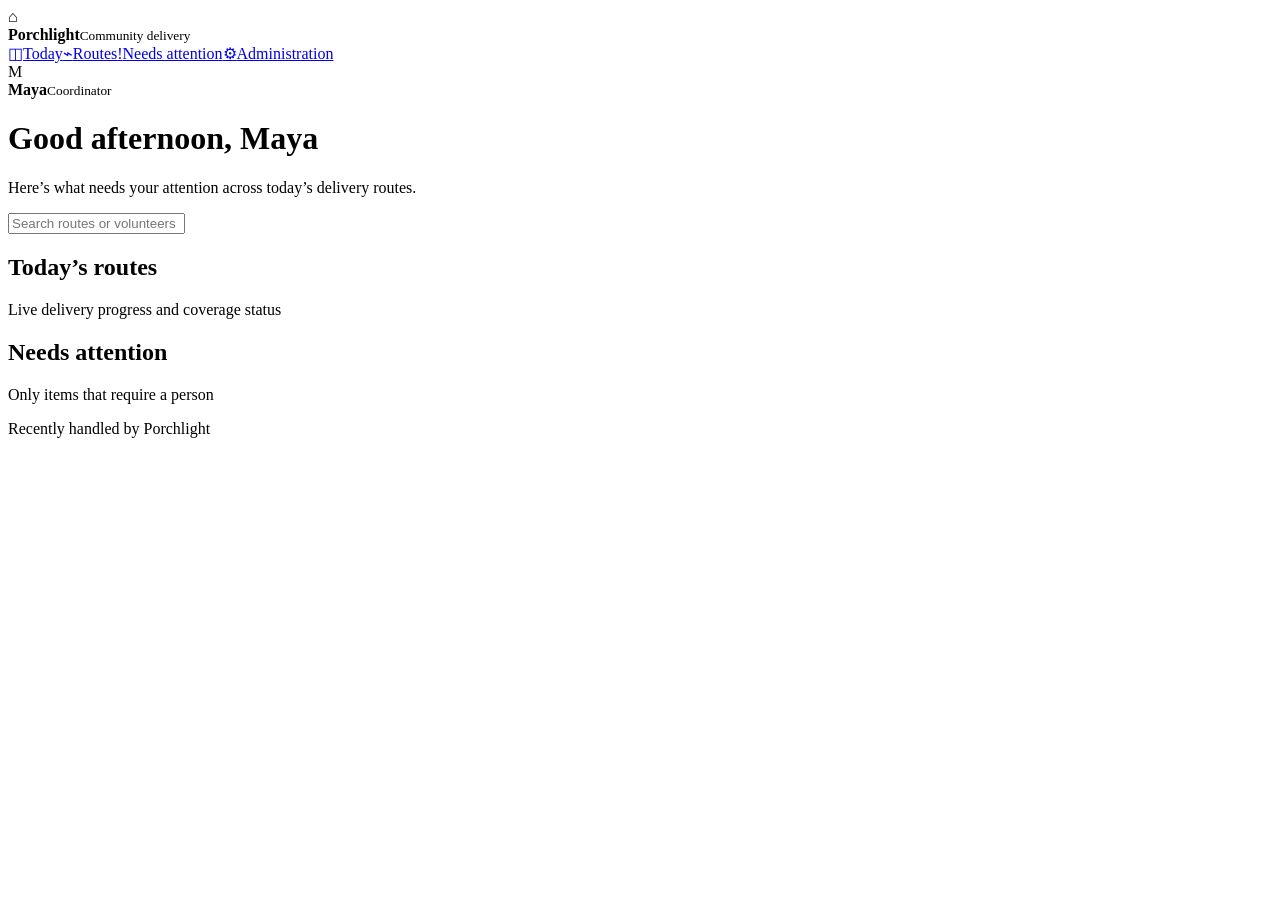
==== frontend/coordinator.html @ d8dec94a "Add files via upload re-structure" ====
<!doctype html><html><head><meta charset="utf-8"><meta name="viewport" content="width=device-width,initial-scale=1"><title>Porchlight · Coordinator</title><link rel="stylesheet" href="/static/styles.css"></head><body>
<div class="shell">
<aside class="sidebar">
  <div class="brand"><div class="brand-mark">⌂</div><div><strong>Porchlight</strong><small>Community delivery</small></div></div>
  <nav class="nav"><a class="active" href="/coordinator"><span class="ico">◫</span><span>Today</span></a><a href="#routes"><span class="ico">⌁</span><span>Routes</span></a><a href="#attention"><span class="ico">!</span><span>Needs attention</span></a><a href="/admin"><span class="ico">⚙</span><span>Administration</span></a></nav>
  <div class="sidebar-bottom"><div class="user-mini"><div class="avatar">M</div><div><strong>Maya</strong><small>Coordinator</small></div></div></div>
</aside>
<main class="main">
  <header class="page-head"><div><h1>Good afternoon, Maya</h1><p>Here’s what needs your attention across today’s delivery routes.</p></div><div class="head-actions"><input id="search" class="search" placeholder="Search routes or volunteers"></div></header>
  <section id="stats" class="stats"></section>
  <div class="grid-2">
    <section class="card card-pad" id="routes"><div class="card-head"><div><h2>Today’s routes</h2><p>Live delivery progress and coverage status</p></div></div><div id="routeList" class="route-list"></div></section>
    <aside>
      <section class="card card-pad" id="attention"><div class="card-head"><div><h2>Needs attention</h2><p>Only items that require a person</p></div><span id="attentionCount"></span></div><div id="attentionList" class="attention-list"></div></section>
      <div class="section-title">Recently handled by Porchlight</div>
      <section class="card card-pad"><div id="handled" class="handled"></div></section>
    </aside>
  </div>
</main></div>
<div id="drawerRoot"></div>
<script type="module" src="/static/coordinator.js"></script>
</body></html>
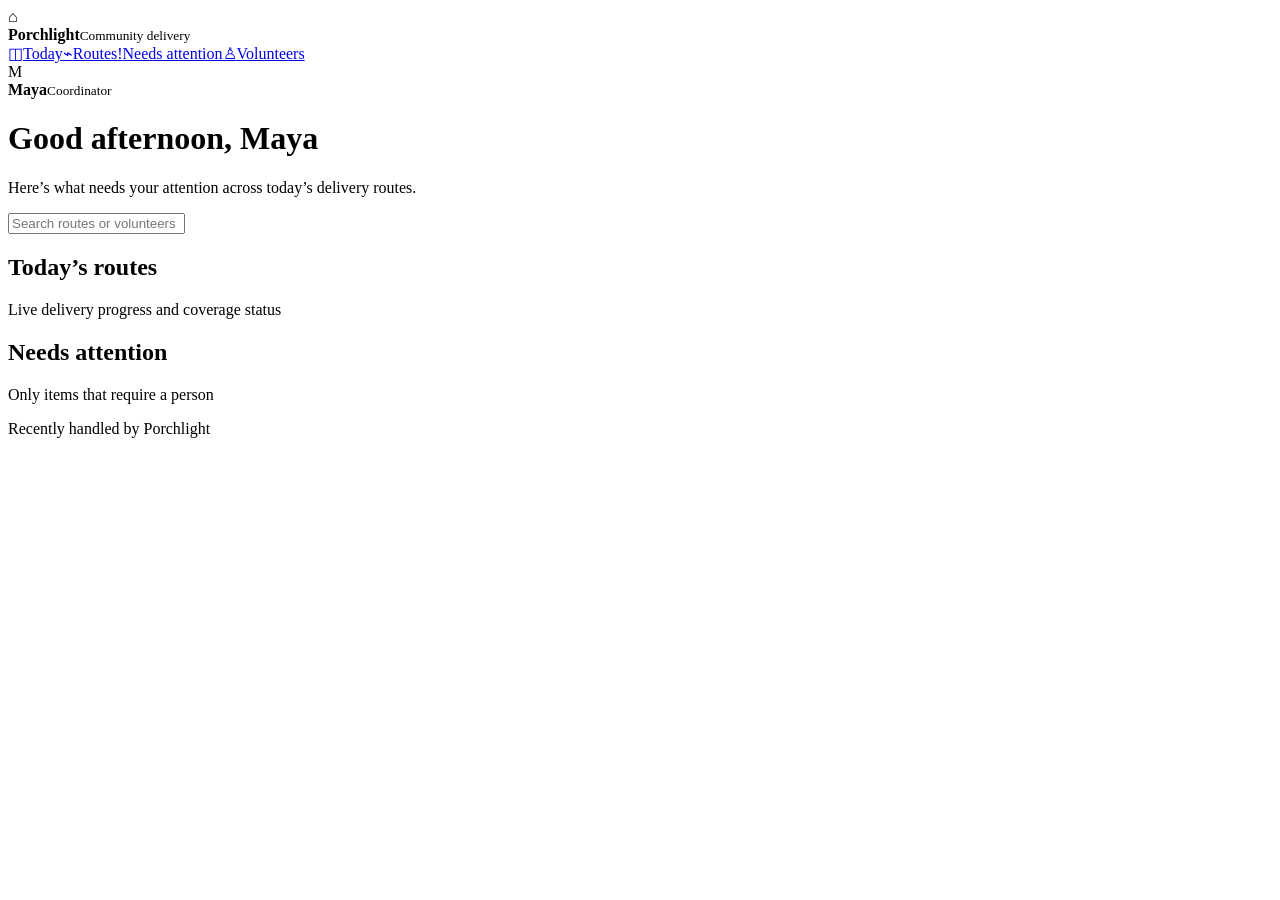
==== commit 4cfaa18f: "Add files via upload" ====
--- a/frontend/coordinator.html
+++ b/frontend/coordinator.html
@@ -1,8 +1,8 @@
-<!doctype html><html><head><meta charset="utf-8"><meta name="viewport" content="width=device-width,initial-scale=1"><title>Porchlight · Coordinator</title><link rel="stylesheet" href="/static/styles.css"></head><body>
+<!doctype html><html><head><meta charset="utf-8"><meta name="viewport" content="width=device-width,initial-scale=1"><meta name="theme-color" content="#e9653b"><link rel="manifest" href="/static/manifest.webmanifest"><link rel="icon" href="/static/icons/porchlight.svg"><title>Porchlight · Coordinator</title><link rel="stylesheet" href="/static/styles.css"></head><body>
 <div class="shell">
 <aside class="sidebar">
   <div class="brand"><div class="brand-mark">⌂</div><div><strong>Porchlight</strong><small>Community delivery</small></div></div>
-  <nav class="nav"><a class="active" href="/coordinator"><span class="ico">◫</span><span>Today</span></a><a href="#routes"><span class="ico">⌁</span><span>Routes</span></a><a href="#attention"><span class="ico">!</span><span>Needs attention</span></a><a href="/admin"><span class="ico">⚙</span><span>Administration</span></a></nav>
+  <nav class="nav"><a class="active" href="/coordinator"><span class="ico">◫</span><span>Today</span></a><a href="#routes"><span class="ico">⌁</span><span>Routes</span></a><a href="#attention"><span class="ico">!</span><span>Needs attention</span></a><a href="/volunteers"><span class="ico">♙</span><span>Volunteers</span></a></nav>
   <div class="sidebar-bottom"><div class="user-mini"><div class="avatar">M</div><div><strong>Maya</strong><small>Coordinator</small></div></div></div>
 </aside>
 <main class="main">
